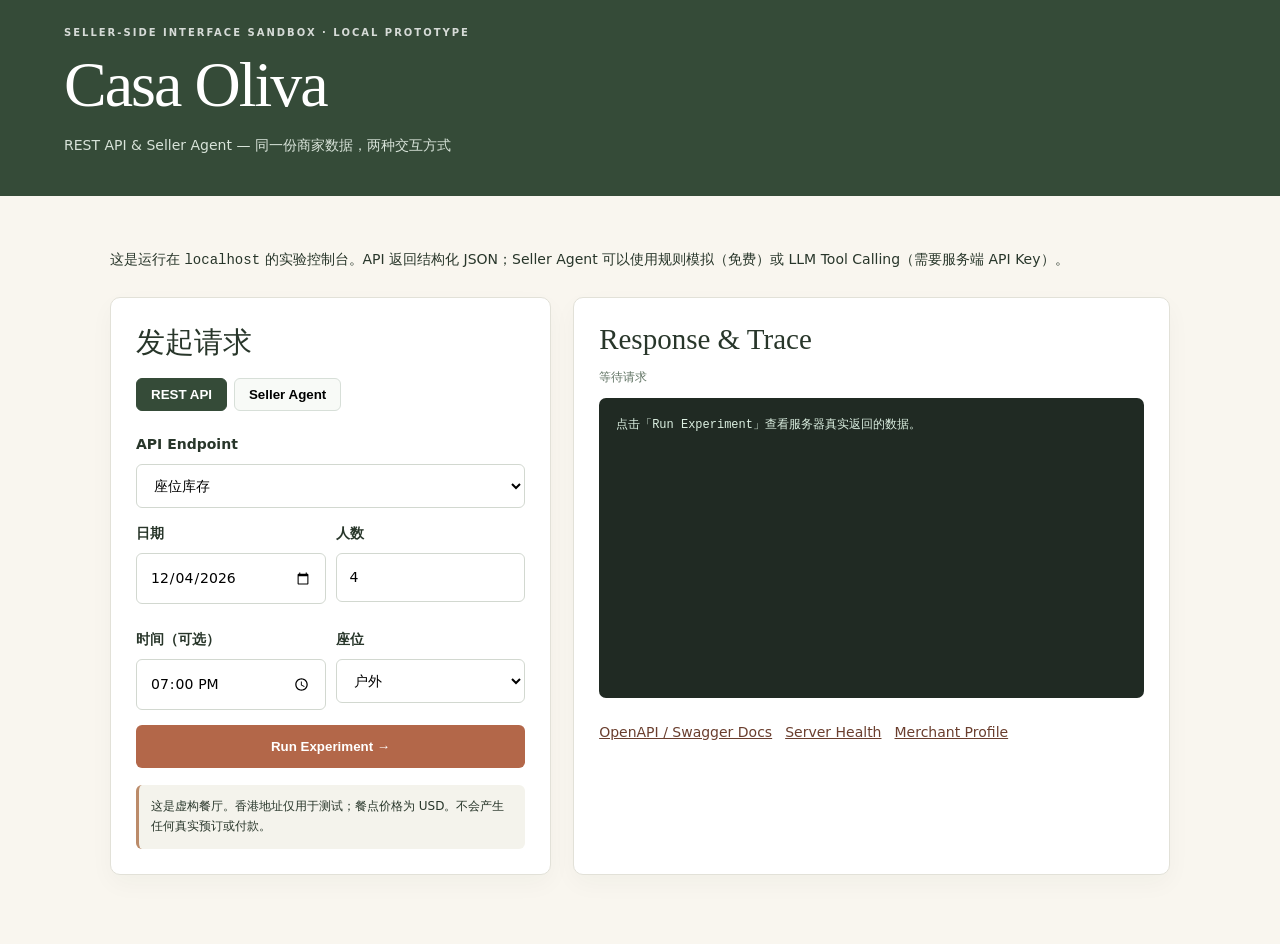
==== seller-interface-sandbox/backend/demo.html @ 292b5d4c "Add local API and Seller Agent demo page" ====
<!DOCTYPE html>
<html lang="zh-Hans"><head><meta charset="utf-8"><meta name="viewport" content="width=device-width,initial-scale=1"><title>Casa Oliva · API & Seller Agent Demo</title><style>
:root{--ink:#28362a;--green:#354b38;--rust:#b36749;--paper:#f9f6ef}*{box-sizing:border-box}body{margin:0;background:var(--paper);color:var(--ink);font:14px/1.65 -apple-system,BlinkMacSystemFont,system-ui,sans-serif}header{background:#354b38;color:white;padding:25px clamp(18px,5vw,70px)}.wrap{max-width:1100px;margin:0 auto;padding:38px 20px 70px}.eyebrow{text-transform:uppercase;letter-spacing:2px;font-size:10px;font-weight:800;opacity:.8}h1{font:normal clamp(36px,5vw,64px)/1.08 Georgia,serif;letter-spacing:-2px;margin:8px 0 15px}h2{font:normal 29px Georgia,serif;margin:0 0 12px}.muted{color:#657168}header .muted{color:#d8e3d9}.grid{display:grid;grid-template-columns:minmax(0,.85fr) minmax(0,1.15fr);gap:22px;margin-top:25px}.card{background:white;border:1px solid #e2e1d8;border-radius:10px;padding:25px;box-shadow:0 9px 25px #26372709}.tabs{display:flex;gap:7px;flex-wrap:wrap;margin:15px 0 22px}.tab{border:1px solid #d7dfd8;background:#f8faf7;border-radius:6px;padding:8px 14px;cursor:pointer;font-weight:700}.tab.active{background:var(--green);color:white;border-color:var(--green)}.field{display:block;font-weight:700;margin:14px 0 8px}input,textarea,select{width:100%;font:inherit;padding:12px 13px;border:1px solid #d2d8d0;border-radius:6px;background:#fff}textarea{height:120px;resize:vertical}.formgrid{display:grid;grid-template-columns:1fr 1fr;gap:10px}button.primary{width:100%;background:var(--rust);border:0;padding:14px;border-radius:6px;color:white;font-weight:800;cursor:pointer;margin-top:15px}.note{font-size:12px;padding:12px;border-radius:6px;background:#f4f3ec;border-left:3px solid #bb8b69;margin-top:17px}.output{background:#202a23;color:#dbefe1;border-radius:7px;white-space:pre-wrap;word-break:break-word;padding:17px;min-height:300px;max-height:580px;overflow:auto;font:12px/1.75 ui-monospace,Consolas,monospace}.meta{font-size:12px;margin:10px 0;color:#607363}.links a{color:#6a3e2e}.links{display:flex;gap:13px;flex-wrap:wrap;margin-top:23px}@media(max-width:700px){.grid{grid-template-columns:1fr}.card{padding:19px}.formgrid{grid-template-columns:1fr}}
</style></head><body>
<header><div class="eyebrow">Seller-side Interface Sandbox · local prototype</div><h1>Casa Oliva</h1><p class="muted">REST API & Seller Agent — 同一份商家数据，两种交互方式</p></header>
<main class="wrap"><p>这是运行在 <code>localhost</code> 的实验控制台。API 返回结构化 JSON；Seller Agent 可以使用规则模拟（免费）或 LLM Tool Calling（需要服务端 API Key）。</p><div class="grid"><section class="card"><h2>发起请求</h2><div class="tabs"><button class="tab active" data-tab="api">REST API</button><button class="tab" data-tab="agent">Seller Agent</button></div><div id="api-controls"><label class="field">API Endpoint</label><select id="endpoint"><option value="restaurant">商家基本信息</option><option value="menu">菜单</option><option value="availability" selected>座位库存</option></select><div class="formgrid"><div><label class="field">日期</label><input type="date" id="date" value="2026-12-04"></div><div><label class="field">人数</label><input type="number" id="party" value="4" min="2" max="6"></div><div><label class="field">时间（可选）</label><input type="time" id="time" value="19:00"></div><div><label class="field">座位</label><select id="seating"><option value="outdoor">户外</option><option value="indoor">室内</option><option value="all">不限</option></select></div></div></div><div id="agent-controls" hidden><label class="field">Seller Agent 模式</label><select id="mode"><option value="mock">Rule-based Mock（免费）</option><option value="llm">LLM + Tool Calling（需 API Key）</option></select><label class="field">Buyer Agent 消息</label><textarea id="message">2026-12-04 19:00，4人，户外有座位吗？请给出替代时间。</textarea></div><button class="primary" id="send">Run Experiment →</button><div class="note">这是虚构餐厅。香港地址仅用于测试；餐点价格为 USD。不会产生任何真实预订或付款。</div></section><section class="card"><h2>Response & Trace</h2><div class="meta" id="meta">等待请求</div><div class="output" id="output">点击「Run Experiment」查看服务器真实返回的数据。</div><div class="links"><a href="/docs" target="_blank">OpenAPI / Swagger Docs</a><a href="/health" target="_blank">Server Health</a><a href="/api/restaurant" target="_blank">Merchant Profile</a></div></section></div></main>
<script>
let current='api';document.querySelectorAll('[data-tab]').forEach(btn=>btn.addEventListener('click',()=>{current=btn.dataset.tab;document.querySelectorAll('[data-tab]').forEach(b=>b.classList.toggle('active',b===btn));document.getElementById('api-controls').hidden=current!=='api';document.getElementById('agent-controls').hidden=current!=='agent'}));
document.getElementById('send').addEventListener('click',async()=>{const output=document.getElementById('output'),meta=document.getElementById('meta'),start=performance.now();output.textContent='Running...';let url,init={};if(current==='api'){const ep=document.getElementById('endpoint').value;url='/api/'+ep;if(ep==='availability'){const q=new URLSearchParams({date:document.getElementById('date').value,party_size:document.getElementById('party').value,seating:document.getElementById('seating').value});const t=document.getElementById('time').value;if(t)q.set('time',t);url+='?'+q} }else{url='/agent/message';init={method:'POST',headers:{'Content-Type':'application/json'},body:JSON.stringify({mode:document.getElementById('mode').value,message:document.getElementById('message').value})}}try{const res=await fetch(url,init);const data=await res.json();meta.textContent=(current==='api'?'API':'Seller Agent')+' · '+res.status+' · '+Math.round(performance.now()-start)+' ms · '+url;output.textContent=JSON.stringify(data,null,2)}catch(err){meta.textContent='Request failed';output.textContent=String(err)}});
</script></body></html>
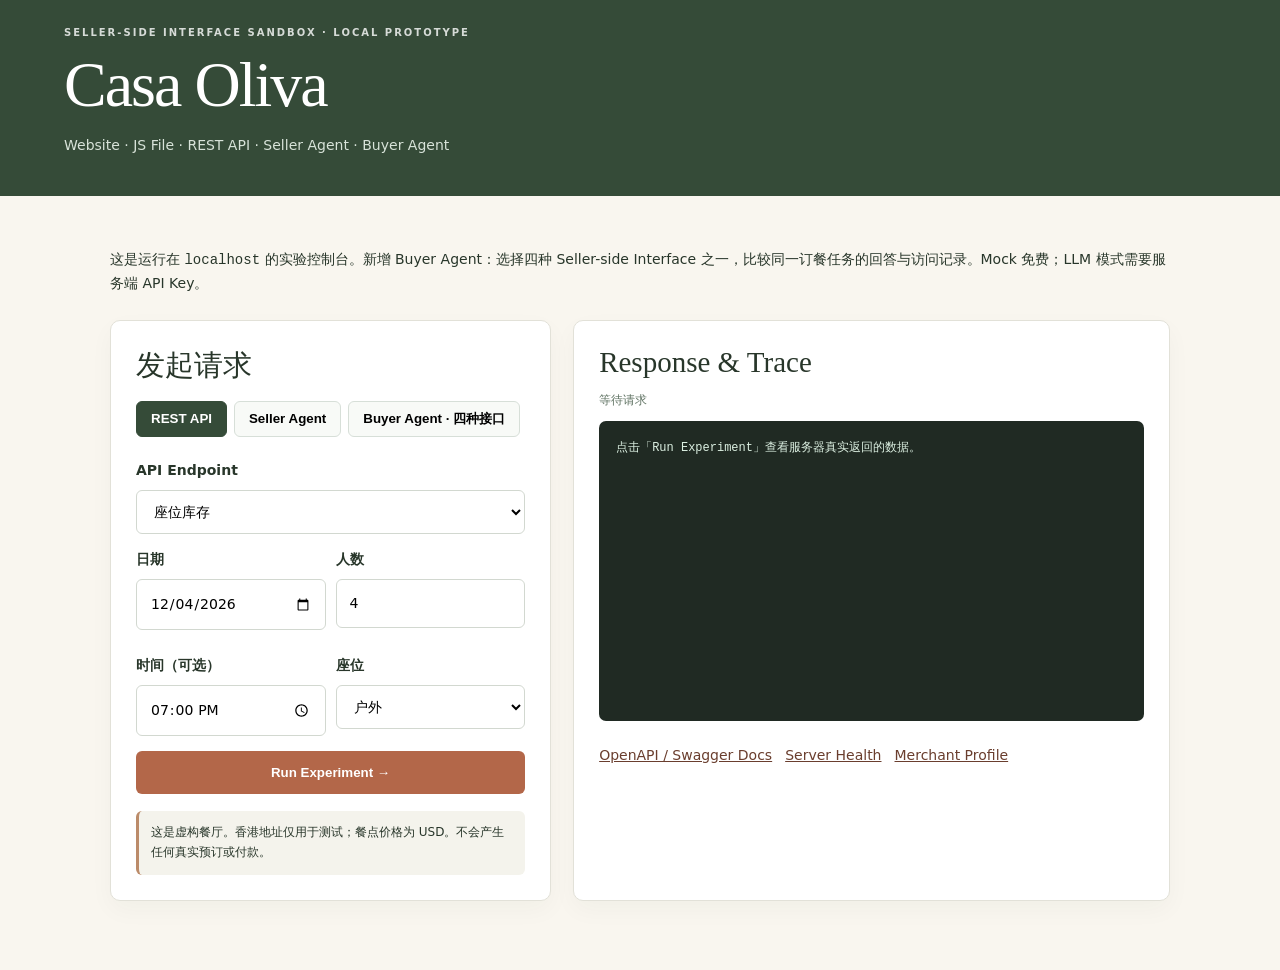
==== commit dd93a419: "Add Buyer Agent v0.1: demo.html" ====
--- a/seller-interface-sandbox/backend/demo.html
+++ b/seller-interface-sandbox/backend/demo.html
@@ -1,10 +1,49 @@
 <!DOCTYPE html>
-<html lang="zh-Hans"><head><meta charset="utf-8"><meta name="viewport" content="width=device-width,initial-scale=1"><title>Casa Oliva · API & Seller Agent Demo</title><style>
+<html lang="zh-Hans"><head><meta charset="utf-8"><meta name="viewport" content="width=device-width,initial-scale=1"><title>Casa Oliva · Seller-side Sandbox</title><style>
 :root{--ink:#28362a;--green:#354b38;--rust:#b36749;--paper:#f9f6ef}*{box-sizing:border-box}body{margin:0;background:var(--paper);color:var(--ink);font:14px/1.65 -apple-system,BlinkMacSystemFont,system-ui,sans-serif}header{background:#354b38;color:white;padding:25px clamp(18px,5vw,70px)}.wrap{max-width:1100px;margin:0 auto;padding:38px 20px 70px}.eyebrow{text-transform:uppercase;letter-spacing:2px;font-size:10px;font-weight:800;opacity:.8}h1{font:normal clamp(36px,5vw,64px)/1.08 Georgia,serif;letter-spacing:-2px;margin:8px 0 15px}h2{font:normal 29px Georgia,serif;margin:0 0 12px}.muted{color:#657168}header .muted{color:#d8e3d9}.grid{display:grid;grid-template-columns:minmax(0,.85fr) minmax(0,1.15fr);gap:22px;margin-top:25px}.card{background:white;border:1px solid #e2e1d8;border-radius:10px;padding:25px;box-shadow:0 9px 25px #26372709}.tabs{display:flex;gap:7px;flex-wrap:wrap;margin:15px 0 22px}.tab{border:1px solid #d7dfd8;background:#f8faf7;border-radius:6px;padding:8px 14px;cursor:pointer;font-weight:700}.tab.active{background:var(--green);color:white;border-color:var(--green)}.field{display:block;font-weight:700;margin:14px 0 8px}input,textarea,select{width:100%;font:inherit;padding:12px 13px;border:1px solid #d2d8d0;border-radius:6px;background:#fff}textarea{height:120px;resize:vertical}.formgrid{display:grid;grid-template-columns:1fr 1fr;gap:10px}button.primary{width:100%;background:var(--rust);border:0;padding:14px;border-radius:6px;color:white;font-weight:800;cursor:pointer;margin-top:15px}.note{font-size:12px;padding:12px;border-radius:6px;background:#f4f3ec;border-left:3px solid #bb8b69;margin-top:17px}.output{background:#202a23;color:#dbefe1;border-radius:7px;white-space:pre-wrap;word-break:break-word;padding:17px;min-height:300px;max-height:580px;overflow:auto;font:12px/1.75 ui-monospace,Consolas,monospace}.meta{font-size:12px;margin:10px 0;color:#607363}.links a{color:#6a3e2e}.links{display:flex;gap:13px;flex-wrap:wrap;margin-top:23px}@media(max-width:700px){.grid{grid-template-columns:1fr}.card{padding:19px}.formgrid{grid-template-columns:1fr}}
 </style></head><body>
-<header><div class="eyebrow">Seller-side Interface Sandbox · local prototype</div><h1>Casa Oliva</h1><p class="muted">REST API & Seller Agent — 同一份商家数据，两种交互方式</p></header>
-<main class="wrap"><p>这是运行在 <code>localhost</code> 的实验控制台。API 返回结构化 JSON；Seller Agent 可以使用规则模拟（免费）或 LLM Tool Calling（需要服务端 API Key）。</p><div class="grid"><section class="card"><h2>发起请求</h2><div class="tabs"><button class="tab active" data-tab="api">REST API</button><button class="tab" data-tab="agent">Seller Agent</button></div><div id="api-controls"><label class="field">API Endpoint</label><select id="endpoint"><option value="restaurant">商家基本信息</option><option value="menu">菜单</option><option value="availability" selected>座位库存</option></select><div class="formgrid"><div><label class="field">日期</label><input type="date" id="date" value="2026-12-04"></div><div><label class="field">人数</label><input type="number" id="party" value="4" min="2" max="6"></div><div><label class="field">时间（可选）</label><input type="time" id="time" value="19:00"></div><div><label class="field">座位</label><select id="seating"><option value="outdoor">户外</option><option value="indoor">室内</option><option value="all">不限</option></select></div></div></div><div id="agent-controls" hidden><label class="field">Seller Agent 模式</label><select id="mode"><option value="mock">Rule-based Mock（免费）</option><option value="llm">LLM + Tool Calling（需 API Key）</option></select><label class="field">Buyer Agent 消息</label><textarea id="message">2026-12-04 19:00，4人，户外有座位吗？请给出替代时间。</textarea></div><button class="primary" id="send">Run Experiment →</button><div class="note">这是虚构餐厅。香港地址仅用于测试；餐点价格为 USD。不会产生任何真实预订或付款。</div></section><section class="card"><h2>Response & Trace</h2><div class="meta" id="meta">等待请求</div><div class="output" id="output">点击「Run Experiment」查看服务器真实返回的数据。</div><div class="links"><a href="/docs" target="_blank">OpenAPI / Swagger Docs</a><a href="/health" target="_blank">Server Health</a><a href="/api/restaurant" target="_blank">Merchant Profile</a></div></section></div></main>
+<header><div class="eyebrow">Seller-side Interface Sandbox · local prototype</div><h1>Casa Oliva</h1><p class="muted">Website · JS File · REST API · Seller Agent · Buyer Agent</p></header>
+<main class="wrap"><p>这是运行在 <code>localhost</code> 的实验控制台。新增 Buyer Agent：选择四种 Seller-side Interface 之一，比较同一订餐任务的回答与访问记录。Mock 免费；LLM 模式需要服务端 API Key。</p><div class="grid"><section class="card"><h2>发起请求</h2><div class="tabs"><button class="tab active" data-tab="api">REST API</button><button class="tab" data-tab="agent">Seller Agent</button><button class="tab" data-tab="buyer">Buyer Agent · 四种接口</button></div><div id="api-controls"><label class="field">API Endpoint</label><select id="endpoint"><option value="restaurant">商家基本信息</option><option value="menu">菜单</option><option value="availability" selected>座位库存</option></select><div class="formgrid"><div><label class="field">日期</label><input type="date" id="date" value="2026-12-04"></div><div><label class="field">人数</label><input type="number" id="party" value="4" min="2" max="6"></div><div><label class="field">时间（可选）</label><input type="time" id="time" value="19:00"></div><div><label class="field">座位</label><select id="seating"><option value="outdoor">户外</option><option value="indoor">室内</option><option value="all">不限</option></select></div></div></div><div id="agent-controls" hidden><label class="field">Seller Agent 模式</label><select id="mode"><option value="mock">Rule-based Mock（免费）</option><option value="llm">LLM + Tool Calling（需 API Key）</option></select><label class="field">Buyer Agent 消息</label><textarea id="message">2026-12-04 19:00，4人，户外有座位吗？请给出替代时间。</textarea></div><div id="buyer-controls" hidden>
+  <label class="field">选一个 Seller-side Interface</label>
+  <select id="buyer-interface"><option value="website">Website V0（读取 HTML）</option><option value="js">JS File（读取 merchant.js）</option><option value="api">REST API（查询 3 个端点）</option><option value="seller_agent">Seller Agent（发送消息）</option></select>
+  <label class="field">Buyer 模式</label>
+  <select id="buyer-mode"><option value="mock">Free Mock · 规则读取（不是真正 AI）</option><option value="llm">LLM Buyer · OpenAI API Key</option></select>
+  <div id="seller-mode-wrapper" hidden><label class="field">Seller Agent 模式</label><select id="buyer-seller-mode"><option value="mock">Rule-based Seller（免费）</option><option value="llm">LLM Seller（需 API Key）</option></select></div>
+  <label class="field">消费者订餐需求</label>
+  <textarea id="buyer-task">2026-12-04 19:00，4人，户外有座位吗？如果没有，请推荐其他时间。</textarea>
+  <div class="note">先选 Free Mock，再依次切换四个接口。它会读取对应的真实 HTTP 响应。若选 LLM Buyer，才需要配置并支付模型 API 费用。</div>
+</div><button class="primary" id="send">Run Experiment →</button><div class="note">这是虚构餐厅。香港地址仅用于测试；餐点价格为 USD。不会产生任何真实预订或付款。</div></section><section class="card"><h2>Response & Trace</h2><div class="meta" id="meta">等待请求</div><div class="output" id="output">点击「Run Experiment」查看服务器真实返回的数据。</div><div class="links"><a href="/docs" target="_blank">OpenAPI / Swagger Docs</a><a href="/health" target="_blank">Server Health</a><a href="/api/restaurant" target="_blank">Merchant Profile</a></div></section></div></main>
 <script>
-let current='api';document.querySelectorAll('[data-tab]').forEach(btn=>btn.addEventListener('click',()=>{current=btn.dataset.tab;document.querySelectorAll('[data-tab]').forEach(b=>b.classList.toggle('active',b===btn));document.getElementById('api-controls').hidden=current!=='api';document.getElementById('agent-controls').hidden=current!=='agent'}));
-document.getElementById('send').addEventListener('click',async()=>{const output=document.getElementById('output'),meta=document.getElementById('meta'),start=performance.now();output.textContent='Running...';let url,init={};if(current==='api'){const ep=document.getElementById('endpoint').value;url='/api/'+ep;if(ep==='availability'){const q=new URLSearchParams({date:document.getElementById('date').value,party_size:document.getElementById('party').value,seating:document.getElementById('seating').value});const t=document.getElementById('time').value;if(t)q.set('time',t);url+='?'+q} }else{url='/agent/message';init={method:'POST',headers:{'Content-Type':'application/json'},body:JSON.stringify({mode:document.getElementById('mode').value,message:document.getElementById('message').value})}}try{const res=await fetch(url,init);const data=await res.json();meta.textContent=(current==='api'?'API':'Seller Agent')+' · '+res.status+' · '+Math.round(performance.now()-start)+' ms · '+url;output.textContent=JSON.stringify(data,null,2)}catch(err){meta.textContent='Request failed';output.textContent=String(err)}});
+let current='api';
+const byId=(id)=>document.getElementById(id);
+function updateControls(){
+ document.querySelectorAll('[data-tab]').forEach(b=>b.classList.toggle('active',b.dataset.tab===current));
+ byId('api-controls').hidden=current!=='api';
+ byId('agent-controls').hidden=current!=='agent';
+ byId('buyer-controls').hidden=current!=='buyer';
+ byId('seller-mode-wrapper').hidden=byId('buyer-interface').value!=='seller_agent';
+}
+document.querySelectorAll('[data-tab]').forEach(b=>b.addEventListener('click',()=>{current=b.dataset.tab;updateControls()}));
+byId('buyer-interface').addEventListener('change',updateControls);
+byId('send').addEventListener('click',async()=>{
+ const output=byId('output'),meta=byId('meta'),start=performance.now();
+ output.textContent='Running...';let url,init={};
+ if(current==='api'){
+  const ep=byId('endpoint').value;url='/api/'+ep;
+  if(ep==='availability'){
+   const q=new URLSearchParams({date:byId('date').value,party_size:byId('party').value,seating:byId('seating').value});
+   const t=byId('time').value;if(t)q.set('time',t);url+='?'+q;
+  }
+ }else if(current==='agent'){
+  url='/agent/message';init={method:'POST',headers:{'Content-Type':'application/json'},body:JSON.stringify({mode:byId('mode').value,message:byId('message').value})};
+ }else{
+  url='/buyer/run';init={method:'POST',headers:{'Content-Type':'application/json'},body:JSON.stringify({task:byId('buyer-task').value,interface:byId('buyer-interface').value,buyer_mode:byId('buyer-mode').value,seller_mode:byId('buyer-seller-mode').value})};
+ }
+ try{
+  const res=await fetch(url,init);const data=await res.json();
+  meta.textContent=({api:'REST API',agent:'Seller Agent',buyer:'Buyer Agent'})[current]+' · HTTP '+res.status+' · '+Math.round(performance.now()-start)+' ms · '+url;
+  output.textContent=JSON.stringify(data,null,2);
+ }catch(err){meta.textContent='Request failed';output.textContent=String(err)}
+});
+updateControls();
 </script></body></html>
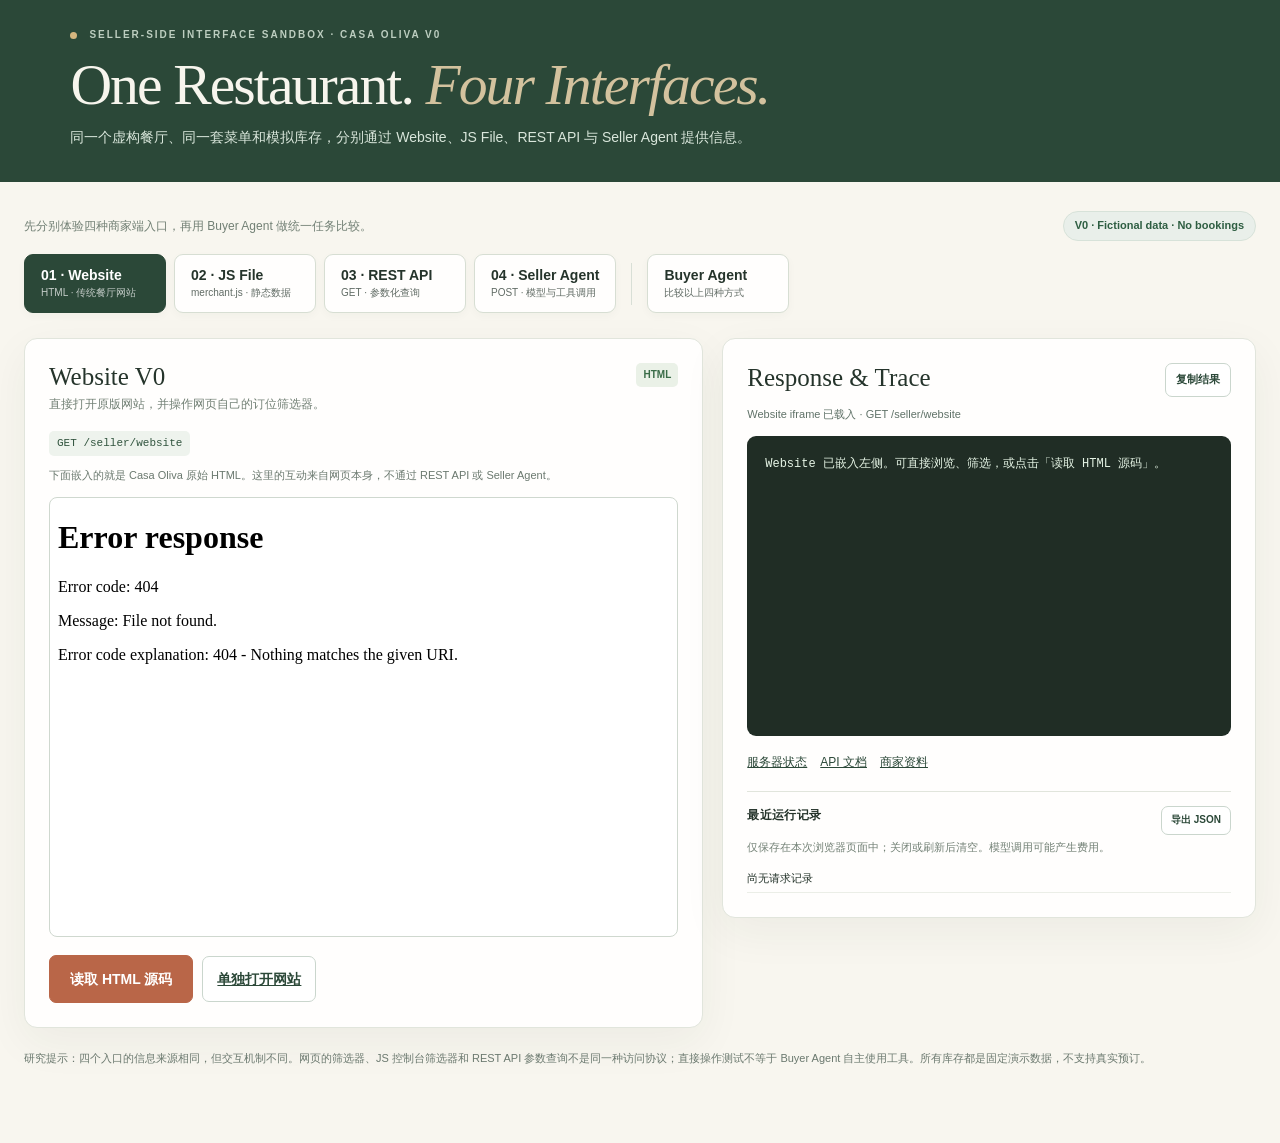
==== commit d722e417: "Add unified four-interface Casa Oliva dashboard" ====
--- a/seller-interface-sandbox/backend/demo.html
+++ b/seller-interface-sandbox/backend/demo.html
@@ -1,49 +1,316 @@
-<!DOCTYPE html>
-<html lang="zh-Hans"><head><meta charset="utf-8"><meta name="viewport" content="width=device-width,initial-scale=1"><title>Casa Oliva · Seller-side Sandbox</title><style>
-:root{--ink:#28362a;--green:#354b38;--rust:#b36749;--paper:#f9f6ef}*{box-sizing:border-box}body{margin:0;background:var(--paper);color:var(--ink);font:14px/1.65 -apple-system,BlinkMacSystemFont,system-ui,sans-serif}header{background:#354b38;color:white;padding:25px clamp(18px,5vw,70px)}.wrap{max-width:1100px;margin:0 auto;padding:38px 20px 70px}.eyebrow{text-transform:uppercase;letter-spacing:2px;font-size:10px;font-weight:800;opacity:.8}h1{font:normal clamp(36px,5vw,64px)/1.08 Georgia,serif;letter-spacing:-2px;margin:8px 0 15px}h2{font:normal 29px Georgia,serif;margin:0 0 12px}.muted{color:#657168}header .muted{color:#d8e3d9}.grid{display:grid;grid-template-columns:minmax(0,.85fr) minmax(0,1.15fr);gap:22px;margin-top:25px}.card{background:white;border:1px solid #e2e1d8;border-radius:10px;padding:25px;box-shadow:0 9px 25px #26372709}.tabs{display:flex;gap:7px;flex-wrap:wrap;margin:15px 0 22px}.tab{border:1px solid #d7dfd8;background:#f8faf7;border-radius:6px;padding:8px 14px;cursor:pointer;font-weight:700}.tab.active{background:var(--green);color:white;border-color:var(--green)}.field{display:block;font-weight:700;margin:14px 0 8px}input,textarea,select{width:100%;font:inherit;padding:12px 13px;border:1px solid #d2d8d0;border-radius:6px;background:#fff}textarea{height:120px;resize:vertical}.formgrid{display:grid;grid-template-columns:1fr 1fr;gap:10px}button.primary{width:100%;background:var(--rust);border:0;padding:14px;border-radius:6px;color:white;font-weight:800;cursor:pointer;margin-top:15px}.note{font-size:12px;padding:12px;border-radius:6px;background:#f4f3ec;border-left:3px solid #bb8b69;margin-top:17px}.output{background:#202a23;color:#dbefe1;border-radius:7px;white-space:pre-wrap;word-break:break-word;padding:17px;min-height:300px;max-height:580px;overflow:auto;font:12px/1.75 ui-monospace,Consolas,monospace}.meta{font-size:12px;margin:10px 0;color:#607363}.links a{color:#6a3e2e}.links{display:flex;gap:13px;flex-wrap:wrap;margin-top:23px}@media(max-width:700px){.grid{grid-template-columns:1fr}.card{padding:19px}.formgrid{grid-template-columns:1fr}}
-</style></head><body>
-<header><div class="eyebrow">Seller-side Interface Sandbox · local prototype</div><h1>Casa Oliva</h1><p class="muted">Website · JS File · REST API · Seller Agent · Buyer Agent</p></header>
-<main class="wrap"><p>这是运行在 <code>localhost</code> 的实验控制台。新增 Buyer Agent：选择四种 Seller-side Interface 之一，比较同一订餐任务的回答与访问记录。Mock 免费；LLM 模式需要服务端 API Key。</p><div class="grid"><section class="card"><h2>发起请求</h2><div class="tabs"><button class="tab active" data-tab="api">REST API</button><button class="tab" data-tab="agent">Seller Agent</button><button class="tab" data-tab="buyer">Buyer Agent · 四种接口</button></div><div id="api-controls"><label class="field">API Endpoint</label><select id="endpoint"><option value="restaurant">商家基本信息</option><option value="menu">菜单</option><option value="availability" selected>座位库存</option></select><div class="formgrid"><div><label class="field">日期</label><input type="date" id="date" value="2026-12-04"></div><div><label class="field">人数</label><input type="number" id="party" value="4" min="2" max="6"></div><div><label class="field">时间（可选）</label><input type="time" id="time" value="19:00"></div><div><label class="field">座位</label><select id="seating"><option value="outdoor">户外</option><option value="indoor">室内</option><option value="all">不限</option></select></div></div></div><div id="agent-controls" hidden><label class="field">Seller Agent 模式</label><select id="mode"><option value="mock">Rule-based Mock（免费）</option><option value="llm">LLM + Tool Calling（需 API Key）</option></select><label class="field">Buyer Agent 消息</label><textarea id="message">2026-12-04 19:00，4人，户外有座位吗？请给出替代时间。</textarea></div><div id="buyer-controls" hidden>
-  <label class="field">选一个 Seller-side Interface</label>
-  <select id="buyer-interface"><option value="website">Website V0（读取 HTML）</option><option value="js">JS File（读取 merchant.js）</option><option value="api">REST API（查询 3 个端点）</option><option value="seller_agent">Seller Agent（发送消息）</option></select>
-  <label class="field">Buyer 模式</label>
-  <select id="buyer-mode"><option value="mock">Free Mock · 规则读取（不是真正 AI）</option><option value="llm">LLM Buyer · OpenAI API Key</option></select>
-  <div id="seller-mode-wrapper" hidden><label class="field">Seller Agent 模式</label><select id="buyer-seller-mode"><option value="mock">Rule-based Seller（免费）</option><option value="llm">LLM Seller（需 API Key）</option></select></div>
-  <label class="field">消费者订餐需求</label>
-  <textarea id="buyer-task">2026-12-04 19:00，4人，户外有座位吗？如果没有，请推荐其他时间。</textarea>
-  <div class="note">先选 Free Mock，再依次切换四个接口。它会读取对应的真实 HTTP 响应。若选 LLM Buyer，才需要配置并支付模型 API 费用。</div>
-</div><button class="primary" id="send">Run Experiment →</button><div class="note">这是虚构餐厅。香港地址仅用于测试；餐点价格为 USD。不会产生任何真实预订或付款。</div></section><section class="card"><h2>Response & Trace</h2><div class="meta" id="meta">等待请求</div><div class="output" id="output">点击「Run Experiment」查看服务器真实返回的数据。</div><div class="links"><a href="/docs" target="_blank">OpenAPI / Swagger Docs</a><a href="/health" target="_blank">Server Health</a><a href="/api/restaurant" target="_blank">Merchant Profile</a></div></section></div></main>
+<!doctype html>
+<html lang="zh-Hans">
+<head>
+  <meta charset="utf-8">
+  <meta name="viewport" content="width=device-width, initial-scale=1">
+  <meta name="color-scheme" content="light">
+  <title>Casa Oliva · 四种 Seller-side Interfaces</title>
+  <style>
+    :root {--green:#2b4838;--ink:#25342b;--muted:#728075;--paper:#f8f6ef;--white:#fffefd;--terra:#b96648;--line:#e1e5dc;--sage:#e9efea;--shadow:0 14px 45px rgba(38,53,42,.055)}
+    * {box-sizing:border-box}
+    html {scroll-behavior:smooth}
+    body {margin:0;background:var(--paper);color:var(--ink);font:14px/1.6 -apple-system,BlinkMacSystemFont,"Segoe UI",Arial,sans-serif}
+    a {color:var(--green)}
+    button,select,input,textarea {font:inherit}
+    button {cursor:pointer}
+    button:focus-visible,a:focus-visible,input:focus-visible,select:focus-visible,textarea:focus-visible,iframe:focus-visible {outline:3px solid #c88265;outline-offset:3px}
+    [hidden] {display:none!important}
+    header {background:var(--green);color:#f7f5ed;padding:27px clamp(20px,5.5vw,90px) 34px}
+    .header-inner,.container {max-width:1380px;margin:auto}
+    .eyebrow {display:flex;align-items:center;gap:12px;font-size:10px;letter-spacing:.2em;font-weight:800;text-transform:uppercase;color:#bdcec0}
+    .eyebrow:before {content:"";display:inline-block;width:7px;height:7px;border-radius:50%;background:#d5b67f}
+    h1 {font:normal clamp(36px,4.5vw,59px)/1.13 Georgia,"Times New Roman",serif;margin:9px 0 9px;letter-spacing:-1.9px}
+    h1 em {font-weight:normal;color:#d3c29e}
+    header p {color:#d9e6db;max-width:780px;margin:0}
+    .container {padding:29px 24px 65px}
+    .subtitle {display:flex;justify-content:space-between;gap:14px;align-items:center;flex-wrap:wrap;color:var(--muted);margin-bottom:13px;font-size:12px}
+    .pill {background:var(--sage);border:1px solid #d7e2d9;color:#2e5e42;border-radius:99px;padding:5px 11px;font-weight:800;font-size:11px}
+    .modebar {display:flex;gap:8px;flex-wrap:wrap;margin-bottom:25px;align-items:center}
+    .mode-btn {border:1px solid #d7ded3;background:var(--white);border-radius:9px;min-height:59px;padding:10px 16px;min-width:142px;text-align:left;box-shadow:0 3px 10px #1f352008;color:var(--ink);transition:background .15s,border .15s,transform .15s}
+    .mode-btn:hover {transform:translateY(-1px);border-color:#adc2b2}
+    .mode-btn.active {background:var(--green);border-color:var(--green);color:white}
+    .mode-btn strong {display:block;font-size:14px;line-height:1.4}
+    .mode-btn small {display:block;font-size:10px;opacity:.72}
+    .mode-separator {height:42px;width:1px;background:#d8dfd6;margin:0 7px}
+    .main-grid {display:grid;grid-template-columns:minmax(0,1.12fr) minmax(360px,.88fr);gap:19px;align-items:start}
+    .panel {min-width:0;background:var(--white);border:1px solid var(--line);border-radius:13px;box-shadow:var(--shadow);padding:24px}
+    .panel-head {display:flex;align-items:start;justify-content:space-between;gap:12px;margin-bottom:16px}
+    .panel h2 {font:normal 25px Georgia,serif;margin:0 0 4px}
+    .muted {color:var(--muted)}
+    .desc {color:var(--muted);font-size:12px;margin:0}
+    .section-label {display:block;font-size:11px;letter-spacing:.04em;font-weight:800;margin:14px 0 7px}
+    .form-grid {display:grid;grid-template-columns:repeat(2,minmax(0,1fr));gap:12px}
+    input,select,textarea {width:100%;background:#fff;border:1px solid #d4ded4;border-radius:7px;padding:11px;color:var(--ink)}
+    textarea {min-height:113px;resize:vertical}
+    .input-wrap label {display:block;font-size:11px;font-weight:800;margin:0 0 6px}
+    .hint {font-size:11px;color:#6b796f;margin-top:10px;line-height:1.65}
+    .note {border-left:3px solid #c78c65;background:#fbf5ed;border-radius:4px;padding:10px 12px;font-size:11px;margin-top:15px;color:#6f5848}
+    .actions {display:flex;align-items:center;gap:9px;margin-top:18px;flex-wrap:wrap}
+    .primary {padding:12px 20px;min-height:42px;background:var(--terra);border:1px solid var(--terra);color:white;border-radius:7px;font-weight:800}
+    .primary:hover {background:#a6573d}
+    .secondary {padding:11px 14px;min-height:42px;border:1px solid #cad6cd;background:white;color:var(--green);border-radius:7px;font-weight:750}
+    .secondary:hover {background:#f0f5f0}
+    .website-frame {display:block;border:1px solid #cfd8cf;border-radius:8px;background:white;width:100%;height:440px;margin:13px 0 0}
+    .path {background:#eef3ed;color:#31543e;display:inline-flex;align-items:center;padding:4px 8px;border-radius:5px;font:11px/1.5 ui-monospace,SFMono-Regular,monospace;word-break:break-all}
+    .output {background:#202d25;color:#e5f4e5;border-radius:9px;padding:18px;min-height:300px;max-height:650px;overflow:auto;white-space:pre-wrap;overflow-wrap:anywhere;font:12px/1.7 ui-monospace,SFMono-Regular,Consolas,monospace}
+    .output.error {color:#ffe1d1}
+    .trace-header {display:flex;align-items:center;justify-content:space-between;gap:12px;flex-wrap:wrap}
+    .meta {color:#607268;font-size:11px;margin:9px 0 12px;overflow-wrap:anywhere}
+    .subnav {display:flex;gap:13px;flex-wrap:wrap;margin-top:17px;font-size:12px}
+    .ledger {margin-top:19px;border-top:1px solid var(--line);padding-top:14px}
+    .ledger h3 {font-size:12px;margin:0 0 10px;letter-spacing:.03em}
+    .ledger p {font-size:11px;color:var(--muted);margin:4px 0}
+    .ledger-list {list-style:none;padding:0;margin:8px 0 0;max-height:135px;overflow:auto;font-size:11px}
+    .ledger-list li {padding:5px 0;border-bottom:1px solid #ebeee7;display:flex;justify-content:space-between;gap:8px}
+    .label-tag {font-size:10px;color:#4c6b55;background:#edf3ec;border-radius:4px;padding:2px 6px}
+    .status {font-size:10px;font-weight:800;color:#396c47;background:#eaf1e7;border-radius:5px;padding:4px 7px;white-space:nowrap}
+    .status.warn {background:#fff0e7;color:#9b562b}
+    @media(max-width:960px){.main-grid{grid-template-columns:1fr}.mode-btn{flex:1 1 160px}.mode-separator{display:none}.output{min-height:230px}}
+    @media(max-width:540px){.container{padding:18px 12px 50px}.panel{padding:17px}.form-grid{grid-template-columns:1fr}.website-frame{height:400px}header{padding:24px 18px 30px}.mode-btn{min-width:calc(50% - 8px)}.mode-btn:last-child{min-width:100%}}
+  </style>
+</head>
+<body>
+<header><div class="header-inner">
+  <div class="eyebrow">Seller-side Interface Sandbox · Casa Oliva V0</div>
+  <h1>One Restaurant. <em>Four Interfaces.</em></h1>
+  <p>同一个虚构餐厅、同一套菜单和模拟库存，分别通过 Website、JS File、REST API 与 Seller Agent 提供信息。</p>
+</div></header>
+<main class="container">
+  <div class="subtitle"><span>先分别体验四种商家端入口，再用 Buyer Agent 做统一任务比较。</span><span class="pill">V0 · Fictional data · No bookings</span></div>
+  <nav class="modebar" role="tablist" aria-label="Seller-side interface">
+    <button type="button" class="mode-btn active" role="tab" aria-selected="true" data-mode="website"><strong>01 · Website</strong><small>HTML · 传统餐厅网站</small></button>
+    <button type="button" class="mode-btn" role="tab" aria-selected="false" data-mode="js"><strong>02 · JS File</strong><small>merchant.js · 静态数据</small></button>
+    <button type="button" class="mode-btn" role="tab" aria-selected="false" data-mode="api"><strong>03 · REST API</strong><small>GET · 参数化查询</small></button>
+    <button type="button" class="mode-btn" role="tab" aria-selected="false" data-mode="agent"><strong>04 · Seller Agent</strong><small>POST · 模型与工具调用</small></button>
+    <span class="mode-separator" aria-hidden="true"></span>
+    <button type="button" class="mode-btn" role="tab" aria-selected="false" data-mode="buyer"><strong>Buyer Agent</strong><small>比较以上四种方式</small></button>
+  </nav>
+  <div class="main-grid">
+    <section class="panel" aria-label="Interaction controls">
+      <div class="panel-head"><div><h2 id="panel-title">Website V0</h2><p id="panel-description" class="desc">直接打开原版网站，并操作网页自己的订位筛选器。</p></div><span id="panel-badge" class="status">HTML</span></div>
+
+      <div id="controls-website">
+        <div class="path">GET /seller/website</div>
+        <p class="hint">下面嵌入的就是 Casa Oliva 原始 HTML。这里的互动来自网页本身，不通过 REST API 或 Seller Agent。</p>
+        <iframe id="website-frame" class="website-frame" src="/seller/website" title="Casa Oliva Website V0" loading="eager"></iframe>
+        <div class="actions">
+          <button class="primary" type="button" id="website-inspect">读取 HTML 源码</button>
+          <a class="secondary" href="/seller/website" target="_blank" rel="noopener noreferrer">单独打开网站</a>
+        </div>
+      </div>
+
+      <div id="controls-js" hidden>
+        <div class="path">GET /seller/js-file/merchant.js</div>
+        <p class="hint">此处直接读取实际的 JavaScript 数据模块，再由控制台解析和筛选它；不会调用餐厅 REST API。</p>
+        <label class="section-label" for="js-action">查看内容</label>
+        <select id="js-action">
+          <option value="availability">查询 JS 文件中的模拟库存</option>
+          <option value="profile">餐厅基本信息</option>
+          <option value="menu">全部菜单和价格</option>
+          <option value="raw">原始 merchant.js 源码</option>
+        </select>
+        <div class="form-grid" id="js-filter" style="margin-top:13px">
+          <div class="input-wrap"><label for="js-date">日期</label><input id="js-date" type="date" value="2026-12-04"></div>
+          <div class="input-wrap"><label for="js-party">人数</label><input id="js-party" type="number" min="2" max="6" value="4"></div>
+          <div class="input-wrap"><label for="js-time">时间</label><input id="js-time" type="time" value="19:00"></div>
+          <div class="input-wrap"><label for="js-seat">座位</label><select id="js-seat"><option value="outdoor">户外 Outdoor</option><option value="indoor">室内 Indoor</option><option value="all">不限 All</option></select></div>
+        </div>
+        <div class="actions"><button class="primary" type="button" id="js-run">读取 JS File</button><a class="secondary" href="/seller/js-file/merchant.js" target="_blank" rel="noopener noreferrer">查看原文件</a></div>
+      </div>
+
+      <div id="controls-api" hidden>
+        <label class="section-label" for="endpoint">API Endpoint</label>
+        <select id="endpoint"><option value="restaurant">商家基本信息 · /api/restaurant</option><option value="menu">菜单 · /api/menu</option><option value="availability" selected>座位库存 · /api/availability</option></select>
+        <div class="form-grid" id="api-filter" style="margin-top:13px">
+          <div class="input-wrap"><label for="date">日期</label><input type="date" id="date" value="2026-12-04"></div>
+          <div class="input-wrap"><label for="party">人数</label><input type="number" id="party" value="4" min="2" max="6"></div>
+          <div class="input-wrap"><label for="time">时间</label><input type="time" id="time" value="19:00"></div>
+          <div class="input-wrap"><label for="seating">座位</label><select id="seating"><option value="outdoor">户外 Outdoor</option><option value="indoor">室内 Indoor</option><option value="all">不限 All</option></select></div>
+        </div>
+        <div class="actions"><button class="primary" type="button" id="api-run">调用 REST API</button><a class="secondary" href="/docs" target="_blank" rel="noopener noreferrer">OpenAPI Docs</a></div>
+      </div>
+
+      <div id="controls-agent" hidden>
+        <div class="path">POST /agent/message</div>
+        <label class="section-label" for="mode">Seller Agent 模式</label>
+        <select id="mode"><option value="mock">Rule-based Mock（免费；非 LLM）</option><option value="llm">LLM + Tool Calling（使用付费 API）</option></select>
+        <label class="section-label" for="message">发送给 Seller Agent 的消息</label>
+        <textarea id="message">2026-12-04 19:00，4人，户外有座位吗？如果没有，请给出替代时间和餐厅电话。</textarea>
+        <div class="note">仅选择 LLM 时调用付费模型；API Key 保存在本地服务器环境变量中，不会出现在网页代码里。</div>
+        <div class="actions"><button class="primary" type="button" id="agent-run">发送给 Seller Agent</button></div>
+      </div>
+
+      <div id="buyer-controls" hidden>
+        <div class="path">POST /buyer/run</div>
+        <p class="hint">这是额外的比较实验入口：由 Buyer Agent 从选定的一种商家接口读取信息并回答同一个消费者问题。</p>
+        <label class="section-label" for="buyer-interface">Seller-side Interface</label>
+        <select id="buyer-interface"><option value="website">Website（读取 HTML）</option><option value="js">JS File（读取 merchant.js）</option><option value="api">REST API（三个 GET 端点）</option><option value="seller_agent">Seller Agent（发送消息）</option></select>
+        <label class="section-label" for="buyer-mode">Buyer Agent 模式</label>
+        <select id="buyer-mode"><option value="mock">Free Mock · 规则读取（不是真正 AI）</option><option value="llm">LLM Buyer · 使用付费 API</option></select>
+        <div id="seller-mode-wrapper" hidden><label class="section-label" for="buyer-seller-mode">Seller Agent 模式（仅 Seller Agent 路径）</label><select id="buyer-seller-mode"><option value="mock">Rule-based Seller</option><option value="llm">LLM Seller · 使用付费 API</option></select></div>
+        <label class="section-label" for="buyer-task">消费者订餐需求</label>
+        <textarea id="buyer-task">2026-12-04 19:00，4人，户外有座位吗？如果没有，请推荐其他时间。</textarea>
+        <div class="note">Buyer Mock 是规则基线；选择 LLM Buyer 才会真正调用模型。当前版本是单次证据读取，不是完整浏览器自主 Agent。</div>
+        <div class="actions"><button class="primary" type="button" id="buyer-run">Run Experiment · 运行 Buyer Agent</button></div>
+      </div>
+    </section>
+
+    <aside class="panel" aria-label="Response and trace">
+      <div class="trace-header"><h2>Response & Trace</h2><button type="button" id="copy-output" class="secondary" style="min-height:34px;padding:7px 10px;font-size:11px">复制结果</button></div>
+      <div class="meta" id="meta">准备就绪 · 选择一种交互方式开始</div>
+      <pre class="output" id="output" aria-live="polite">Website 页面已经嵌入在左侧。你可以直接操作原网站，也可以点击「读取 HTML 源码」检查它返回的网页文件。</pre>
+      <div class="subnav"><a href="/health" target="_blank" rel="noopener noreferrer">服务器状态</a><a href="/docs" target="_blank" rel="noopener noreferrer">API 文档</a><a href="/api/restaurant" target="_blank" rel="noopener noreferrer">商家资料</a></div>
+      <div class="ledger"><div class="trace-header"><h3>最近运行记录</h3><button type="button" class="secondary" id="download-log" style="min-height:29px;padding:4px 9px;font-size:10px">导出 JSON</button></div><p>仅保存在本次浏览器页面中；关闭或刷新后清空。模型调用可能产生费用。</p><ol class="ledger-list" id="ledger-list"><li>尚无请求记录</li></ol></div>
+    </aside>
+  </div>
+  <p class="hint" style="margin-top:21px">研究提示：四个入口的信息来源相同，但交互机制不同。网页的筛选器、JS 控制台筛选器和 REST API 参数查询不是同一种访问协议；直接操作测试不等于 Buyer Agent 自主使用工具。所有库存都是固定演示数据，不支持真实预订。</p>
+</main>
 <script>
-let current='api';
-const byId=(id)=>document.getElementById(id);
-function updateControls(){
- document.querySelectorAll('[data-tab]').forEach(b=>b.classList.toggle('active',b.dataset.tab===current));
- byId('api-controls').hidden=current!=='api';
- byId('agent-controls').hidden=current!=='agent';
- byId('buyer-controls').hidden=current!=='buyer';
- byId('seller-mode-wrapper').hidden=byId('buyer-interface').value!=='seller_agent';
-}
-document.querySelectorAll('[data-tab]').forEach(b=>b.addEventListener('click',()=>{current=b.dataset.tab;updateControls()}));
-byId('buyer-interface').addEventListener('change',updateControls);
-byId('send').addEventListener('click',async()=>{
- const output=byId('output'),meta=byId('meta'),start=performance.now();
- output.textContent='Running...';let url,init={};
- if(current==='api'){
-  const ep=byId('endpoint').value;url='/api/'+ep;
-  if(ep==='availability'){
-   const q=new URLSearchParams({date:byId('date').value,party_size:byId('party').value,seating:byId('seating').value});
-   const t=byId('time').value;if(t)q.set('time',t);url+='?'+q;
-  }
- }else if(current==='agent'){
-  url='/agent/message';init={method:'POST',headers:{'Content-Type':'application/json'},body:JSON.stringify({mode:byId('mode').value,message:byId('message').value})};
- }else{
-  url='/buyer/run';init={method:'POST',headers:{'Content-Type':'application/json'},body:JSON.stringify({task:byId('buyer-task').value,interface:byId('buyer-interface').value,buyer_mode:byId('buyer-mode').value,seller_mode:byId('buyer-seller-mode').value})};
- }
- try{
-  const res=await fetch(url,init);const data=await res.json();
-  meta.textContent=({api:'REST API',agent:'Seller Agent',buyer:'Buyer Agent'})[current]+' · HTTP '+res.status+' · '+Math.round(performance.now()-start)+' ms · '+url;
-  output.textContent=JSON.stringify(data,null,2);
- }catch(err){meta.textContent='Request failed';output.textContent=String(err)}
-});
-updateControls();
-</script></body></html>
+(() => {
+  'use strict';
+  const byId = (id) => document.getElementById(id);
+  const labels = {
+    website:['Website V0','直接打开原版网站，并操作网页自己的订位筛选器。','HTML'],
+    js:['JS File','读取商家发布的 JavaScript 数据模块并解析。','ES MODULE'],
+    api:['REST API','通过 HTTP GET 参数化查询商家信息。','HTTP GET'],
+    agent:['Seller Agent','向商家代理发送自然语言消息。','POST / LLM'],
+    buyer:['Buyer Agent','将相同消费者任务发送到指定商家接口。','COMPARISON']
+  };
+  const history = [];
+  let active = 'website';
+  let lastOutput = '';
+
+  function showOutput(data, meta, isError=false) {
+    lastOutput = typeof data === 'string' ? data : JSON.stringify(data,null,2);
+    const el=byId('output'); el.textContent=lastOutput;el.classList.toggle('error',isError);
+    byId('meta').textContent=meta;
+  }
+  function addHistory(mode, route, latency, status) {
+    history.unshift({timestamp:new Date().toISOString(),mode,route,latency_ms:latency,status});
+    if(history.length>100)history.pop();
+    byId('ledger-list').replaceChildren();
+    history.slice(0,8).forEach(entry=>{
+      const li=document.createElement('li');
+      const left=document.createElement('span');left.textContent=entry.mode+' · '+entry.route;
+      const right=document.createElement('span');right.textContent=entry.status+' · '+entry.latency_ms+' ms';
+      li.append(left,right);byId('ledger-list').append(li);
+    });
+  }
+  function switchMode(mode){
+    active=mode;
+    document.querySelectorAll('[data-mode]').forEach(b=>{
+      const on=b.dataset.mode===mode;b.classList.toggle('active',on);b.setAttribute('aria-selected',String(on));
+    });
+    Object.keys(labels).forEach(k=>{byId(k==='buyer'?'buyer-controls':'controls-'+k).hidden=k!==mode;});
+    byId('panel-title').textContent=labels[mode][0];
+    byId('panel-description').textContent=labels[mode][1];
+    byId('panel-badge').textContent=labels[mode][2];
+    byId('seller-mode-wrapper').hidden=byId('buyer-interface').value!=='seller_agent';
+    const intro={website:'Website 已嵌入左侧。可直接浏览、筛选，或点击「读取 HTML 源码」。',js:'点击「读取 JS File」以实际请求 merchant.js。',api:'选择 API 和参数，点击「调用 REST API」。',agent:'选择规则模式或 LLM 模式，发送订餐需求。',buyer:'选择四种 Seller-side Interface 之一和 Buyer 模式，执行消费者任务。'};
+    showOutput(intro[mode],'当前交互方式 · '+labels[mode][0]);
+  }
+  async function fetchData(url,init={},displayMode=active){
+    const started=performance.now();
+    showOutput('请求中，请查看终端是否有 API 错误...','请求进行中 · '+url);
+    try{
+      const response=await fetch(url,init);
+      const raw=await response.text();
+      let data;try{data=JSON.parse(raw);}catch{data={error:'服务器返回非 JSON 内容',http_status:response.status,body_preview:raw.slice(0,1500)};}
+      const elapsed=Math.round(performance.now()-started);
+      const meta=displayMode+' · HTTP '+response.status+' · '+elapsed+' ms · '+url;
+      showOutput(data,meta,!response.ok);
+      addHistory(displayMode,url,elapsed,response.status);
+      return {response,data,raw,elapsed};
+    }catch(err){
+      const elapsed=Math.round(performance.now()-started);
+      showOutput({error:String(err),request_url:url},displayMode+' · 请求失败 · '+elapsed+' ms',true);
+      addHistory(displayMode,url,elapsed,'ERROR');
+      return null;
+    }
+  }
+  async function inspectWebsite(){
+    const started=performance.now(),url='/seller/website';
+    showOutput('正在读取 HTML...','Website · 请求中');
+    try{
+      const res=await fetch(url);const html=await res.text();
+      const parsed=new DOMParser().parseFromString(html,'text/html');
+      const title=parsed.title||'(untitled)';
+      const preview=html.slice(0,7500)+(html.length>7500?'\n... （仅展示前 7,500 个字符）':'');
+      const elapsed=Math.round(performance.now()-started);
+      showOutput({interface:'Website',resource:url,http_status:res.status,page_title:title,html_characters:html.length,source_preview:preview},'Website · HTTP '+res.status+' · '+elapsed+' ms',!res.ok);
+      addHistory('Website',url,elapsed,res.status);
+    }catch(err){showOutput({error:String(err)},'Website · 请求失败',true);}
+  }
+  function parseModuleSource(source){
+    const match=source.match(/Object\.freeze\(\s*(\{[\s\S]*\})\s*\)\s*;/);
+    if(!match)throw new Error('merchant.js 未包含预期的 Object.freeze({...}) 数据对象');
+    return JSON.parse(match[1]);
+  }
+  async function runJS(){
+    const url='/seller/js-file/merchant.js';const started=performance.now();
+    showOutput('正在读取 merchant.js...','JS File · 请求中');
+    try{
+      const res=await fetch(url);const source=await res.text();
+      if(!res.ok)throw new Error('HTTP '+res.status+': '+source.slice(0,150));
+      const data=parseModuleSource(source),action=byId('js-action').value;
+      let result;
+      if(action==='raw')result=source;
+      else if(action==='profile'){
+        const {menu,availability,...profile}=data;
+        result={interface:'JS File',resource:url,profile};
+      }else if(action==='menu')result={interface:'JS File',resource:url,currency:data.currency,items:data.menu};
+      else{
+        const date=byId('js-date').value,party=Number(byId('js-party').value),time=byId('js-time').value,seat=byId('js-seat').value;
+        if(!date||!Number.isInteger(party)||party<2||party>6)throw new Error('请填写有效的日期和 2–6 人。');
+        const rows=data.availability.filter(s=>s.date===date&&(seat==='all'||s.seating===seat));
+        const exact=rows.filter(s=>!time||s.time===time).map(s=>({...s,available_for_requested_party:s.status==='available'&&s.max_party_size>=party}));
+        const alternatives=time?rows.filter(s=>s.time!==time&&s.status==='available'&&s.max_party_size>=party).map(s=>({date:s.date,time:s.time,seating:s.seating,max_party_size:s.max_party_size})):[];
+        result={interface:'JS File',resource:url,data_version:data.data_version,date,party_size:party,seating:seat,time:time||null,items:exact,available_count:exact.filter(s=>s.available_for_requested_party).length,alternatives,interpretation:exact.length===0?'样本中没有此时段记录，不能据此断定已满':exact.some(s=>s.available_for_requested_party)?'样本中有满足条件的时段':'样本中该时段不可用'};
+      }
+      const elapsed=Math.round(performance.now()-started);
+      showOutput(result,'JS File · HTTP '+res.status+' · '+elapsed+' ms · '+url);
+      addHistory('JS File',url,elapsed,res.status);
+    }catch(err){const elapsed=Math.round(performance.now()-started);showOutput({error:String(err),resource:url},'JS File · 失败 · '+elapsed+' ms',true);addHistory('JS File',url,elapsed,'ERROR');}
+  }
+  async function runAPI(){
+    const ep=byId('endpoint').value;let url='/api/'+ep;
+    if(ep==='availability'){
+      const params=new URLSearchParams({date:byId('date').value,party_size:byId('party').value,seating:byId('seating').value});
+      const time=byId('time').value;if(time)params.set('time',time);url+='?'+params.toString();
+    }
+    await fetchData(url,{},'REST API');
+  }
+  async function runSeller(){
+    await fetchData('/agent/message',{
+      method:'POST',headers:{'Content-Type':'application/json'},
+      body:JSON.stringify({mode:byId('mode').value,message:byId('message').value})
+    },'Seller Agent');
+  }
+  async function runBuyer(){
+    await fetchData('/buyer/run',{
+      method:'POST',headers:{'Content-Type':'application/json'},
+      body:JSON.stringify({task:byId('buyer-task').value,interface:byId('buyer-interface').value,buyer_mode:byId('buyer-mode').value,seller_mode:byId('buyer-seller-mode').value})
+    },'Buyer Agent');
+  }
+  document.querySelectorAll('[data-mode]').forEach(btn=>btn.addEventListener('click',()=>switchMode(btn.dataset.mode)));
+  byId('website-inspect').addEventListener('click',inspectWebsite);
+  byId('js-action').addEventListener('change',()=>byId('js-filter').hidden=byId('js-action').value!=='availability');
+  byId('js-run').addEventListener('click',runJS);
+  byId('endpoint').addEventListener('change',()=>byId('api-filter').hidden=byId('endpoint').value!=='availability');
+  byId('api-run').addEventListener('click',runAPI);
+  byId('agent-run').addEventListener('click',runSeller);
+  byId('buyer-interface').addEventListener('change',()=>byId('seller-mode-wrapper').hidden=byId('buyer-interface').value!=='seller_agent');
+  byId('buyer-run').addEventListener('click',runBuyer);
+  byId('copy-output').addEventListener('click',async()=>{
+    try{await navigator.clipboard.writeText(lastOutput);byId('copy-output').textContent='已复制';setTimeout(()=>byId('copy-output').textContent='复制结果',1300);}catch{byId('copy-output').textContent='请手动选择复制';}
+  });
+  byId('download-log').addEventListener('click',()=>{
+    const blob=new Blob([JSON.stringify({exported_at:new Date().toISOString(),records:history},null,2)],{type:'application/json'});
+    const uri=URL.createObjectURL(blob);const a=document.createElement('a');a.href=uri;a.download='casa_oliva_console_trace.json';a.click();setTimeout(()=>URL.revokeObjectURL(uri),1000);
+  });
+  byId('website-frame').addEventListener('load',()=>{if(active==='website')byId('meta').textContent='Website iframe 已载入 · GET /seller/website';});
+  switchMode('website');
+})();
+</script>
+</body>
+</html>
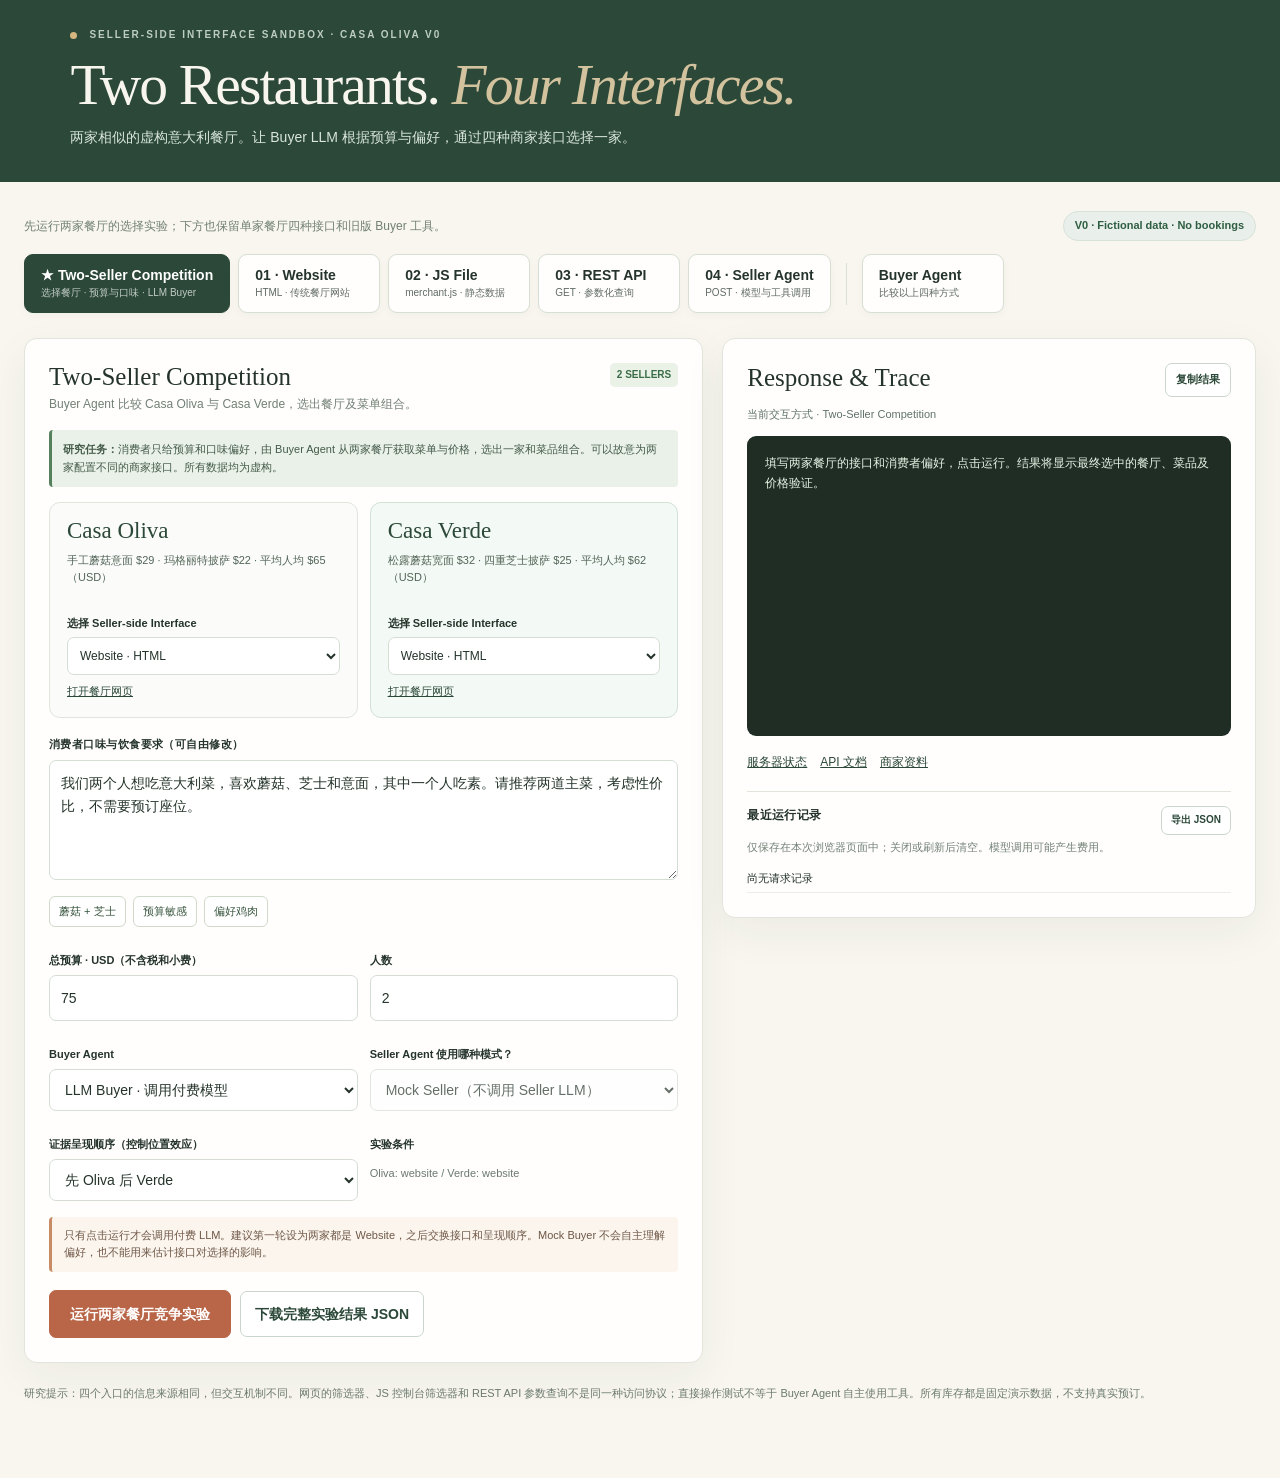
==== commit 688c3563: "Build two-seller competition: demo.html" ====
--- a/seller-interface-sandbox/backend/demo.html
+++ b/seller-interface-sandbox/backend/demo.html
@@ -67,18 +67,40 @@
     .status.warn {background:#fff0e7;color:#9b562b}
     @media(max-width:960px){.main-grid{grid-template-columns:1fr}.mode-btn{flex:1 1 160px}.mode-separator{display:none}.output{min-height:230px}}
     @media(max-width:540px){.container{padding:18px 12px 50px}.panel{padding:17px}.form-grid{grid-template-columns:1fr}.website-frame{height:400px}header{padding:24px 18px 30px}.mode-btn{min-width:calc(50% - 8px)}.mode-btn:last-child{min-width:100%}}
+
+    /* Two-seller comparison controls */
+    .competition-info{display:grid;grid-template-columns:1fr 1fr;gap:12px;margin:15px 0 18px}
+    .seller-card{padding:15px 17px;border:1px solid var(--line);border-radius:11px;background:#fbfcfa}
+    .seller-card.verde{background:#f3f9f4;border-color:#d3e2d4}
+    .seller-card strong{font:normal 23px/1.15 Georgia,serif;color:var(--green)}
+    .seller-card p{font-size:11px;color:#526457;margin:7px 0 12px;min-height:51px}
+    .seller-card .tiny-link{font-size:11px;margin-top:8px;display:inline-block}
+    .seller-card select{font-size:12px;background:#fff;padding:10px 8px}
+    .two-fields{display:grid;grid-template-columns:1fr 1fr;gap:12px;margin:16px 0}
+    .competition-label{font-size:11px;font-weight:800;margin:9px 0 5px;display:block}
+    .competition-note{background:#e9f1e8;border-left:3px solid #56805d;padding:11px;border-radius:4px;font-size:11px;color:#455b4a}
+    .sample-scenarios{display:flex;gap:7px;flex-wrap:wrap;margin:9px 0 15px}
+    .scenario{font-size:11px;padding:6px 9px;border:1px solid #d0d9ca;border-radius:6px;background:#fff;cursor:pointer;color:#38553e}
+    .decision-box{padding:15px;border:1px solid #ccddc9;border-radius:9px;background:#eff6eb;margin-bottom:17px}
+    .decision-box h3{margin:4px 0;font:normal 25px Georgia,serif}
+    .decision-box p{margin:7px 0 0;font-size:12px}
+    .decision-box .good{color:#265b35;font-size:11px;font-weight:800}
+    .decision-box .warning{color:#9c592e;font-size:11px;font-weight:800}
+    @media(max-width:620px){.competition-info,.two-fields{grid-template-columns:1fr}}
+
   </style>
 </head>
 <body>
 <header><div class="header-inner">
   <div class="eyebrow">Seller-side Interface Sandbox · Casa Oliva V0</div>
-  <h1>One Restaurant. <em>Four Interfaces.</em></h1>
-  <p>同一个虚构餐厅、同一套菜单和模拟库存，分别通过 Website、JS File、REST API 与 Seller Agent 提供信息。</p>
+  <h1>Two Restaurants. <em>Four Interfaces.</em></h1>
+  <p>两家相似的虚构意大利餐厅。让 Buyer LLM 根据预算与偏好，通过四种商家接口选择一家。</p>
 </div></header>
 <main class="container">
-  <div class="subtitle"><span>先分别体验四种商家端入口，再用 Buyer Agent 做统一任务比较。</span><span class="pill">V0 · Fictional data · No bookings</span></div>
+  <div class="subtitle"><span>先运行两家餐厅的选择实验；下方也保留单家餐厅四种接口和旧版 Buyer 工具。</span><span class="pill">V0 · Fictional data · No bookings</span></div>
   <nav class="modebar" role="tablist" aria-label="Seller-side interface">
-    <button type="button" class="mode-btn active" role="tab" aria-selected="true" data-mode="website"><strong>01 · Website</strong><small>HTML · 传统餐厅网站</small></button>
+    <button type="button" class="mode-btn active" role="tab" aria-selected="true" data-mode="competition"><strong>★  Two-Seller Competition</strong><small>选择餐厅 · 预算与口味 · LLM Buyer</small></button>
+    <button type="button" class="mode-btn" role="tab" aria-selected="false" data-mode="website"><strong>01 · Website</strong><small>HTML · 传统餐厅网站</small></button>
     <button type="button" class="mode-btn" role="tab" aria-selected="false" data-mode="js"><strong>02 · JS File</strong><small>merchant.js · 静态数据</small></button>
     <button type="button" class="mode-btn" role="tab" aria-selected="false" data-mode="api"><strong>03 · REST API</strong><small>GET · 参数化查询</small></button>
     <button type="button" class="mode-btn" role="tab" aria-selected="false" data-mode="agent"><strong>04 · Seller Agent</strong><small>POST · 模型与工具调用</small></button>
@@ -87,9 +109,50 @@
   </nav>
   <div class="main-grid">
     <section class="panel" aria-label="Interaction controls">
-      <div class="panel-head"><div><h2 id="panel-title">Website V0</h2><p id="panel-description" class="desc">直接打开原版网站，并操作网页自己的订位筛选器。</p></div><span id="panel-badge" class="status">HTML</span></div>
-
-      <div id="controls-website">
+      <div class="panel-head"><div><h2 id="panel-title">Two-Seller Competition</h2><p id="panel-description" class="desc">Buyer Agent 比较 Casa Oliva 和 Casa Verde，决定选哪家。</p></div><span id="panel-badge" class="status">2 SELLERS</span></div>
+
+      <div id="controls-competition">
+        <p class="competition-note"><strong>研究任务：</strong>消费者只给预算和口味偏好，由 Buyer Agent 从两家餐厅获取菜单与价格，选出一家和菜品组合。可以故意为两家配置不同的商家接口。所有数据均为虚构。</p>
+        <div class="competition-info">
+          <div class="seller-card">
+            <strong>Casa Oliva</strong>
+            <p>手工蘑菇意面 $29 · 玛格丽特披萨 $22 · 平均人均 $65（USD）</p>
+            <label class="competition-label" for="oliva-interface">选择 Seller-side Interface</label>
+            <select id="oliva-interface"><option value="website">Website · HTML</option><option value="js">JS File · 数据</option><option value="api">REST API · 查询</option><option value="seller_agent">Seller Agent · 对话</option></select>
+            <a class="tiny-link" href="/competition/website/oliva" target="_blank" rel="noopener noreferrer">打开餐厅网页</a>
+          </div>
+          <div class="seller-card verde">
+            <strong>Casa Verde</strong>
+            <p>松露蘑菇宽面 $32 · 四重芝士披萨 $25 · 平均人均 $62（USD）</p>
+            <label class="competition-label" for="verde-interface">选择 Seller-side Interface</label>
+            <select id="verde-interface"><option value="website">Website · HTML</option><option value="js">JS File · 数据</option><option value="api">REST API · 查询</option><option value="seller_agent">Seller Agent · 对话</option></select>
+            <a class="tiny-link" href="/competition/website/verde" target="_blank" rel="noopener noreferrer">打开餐厅网页</a>
+          </div>
+        </div>
+        <label for="competition-preferences" class="section-label">消费者口味与饮食要求（可自由修改）</label>
+        <textarea id="competition-preferences" style="min-height:120px">我们两个人想吃意大利菜，喜欢蘑菇、芝士和意面，其中一个人吃素。请推荐两道主菜，考虑性价比，不需要预订座位。</textarea>
+        <div class="sample-scenarios" aria-label="偏好示例">
+          <button type="button" class="scenario" data-scenario="mushroom">蘑菇 + 芝士</button>
+          <button type="button" class="scenario" data-scenario="budget">预算敏感</button>
+          <button type="button" class="scenario" data-scenario="chicken">偏好鸡肉</button>
+        </div>
+        <div class="two-fields">
+          <div><label class="competition-label" for="competition-budget">总预算 · USD（不含税和小费）</label><input id="competition-budget" type="number" value="75" min="1" max="10000" step="1"></div>
+          <div><label class="competition-label" for="competition-party">人数</label><input id="competition-party" type="number" value="2" min="1" max="8" step="1"></div>
+        </div>
+        <div class="two-fields">
+          <div><label class="competition-label" for="competition-buyer-mode">Buyer Agent</label><select id="competition-buyer-mode"><option value="llm">LLM Buyer · 调用付费模型</option><option value="mock">Rule-based Mock · 仅管道测试</option></select></div>
+          <div><label class="competition-label" for="competition-seller-mode">Seller Agent 使用哪种模式？</label><select id="competition-seller-mode"><option value="mock">Mock Seller（不调用 Seller LLM）</option><option value="llm">LLM Seller（额外收费）</option></select></div>
+        </div>
+        <div class="two-fields">
+          <div><label class="competition-label" for="competition-order">证据呈现顺序（控制位置效应）</label><select id="competition-order"><option value="oliva_first">先 Oliva 后 Verde</option><option value="verde_first">先 Verde 后 Oliva</option></select></div>
+          <div><label class="competition-label">实验条件</label><div class="hint" id="competition-condition">Oliva: Website · Verde: Website</div></div>
+        </div>
+        <div class="note">只有点击运行才会调用付费 LLM。建议第一轮设为两家都是 Website，之后交换接口和呈现顺序。Mock Buyer 不会自主理解偏好，也不能用来估计接口对选择的影响。</div>
+        <div class="actions"><button type="button" class="primary" id="competition-run">运行两家餐厅竞争实验</button><button type="button" class="secondary" id="competition-export">下载完整实验结果 JSON</button></div>
+      </div>
+
+      <div id="controls-website" hidden>
         <div class="path">GET /seller/website</div>
         <p class="hint">下面嵌入的就是 Casa Oliva 原始 HTML。这里的互动来自网页本身，不通过 REST API 或 Seller Agent。</p>
         <iframe id="website-frame" class="website-frame" src="/seller/website" title="Casa Oliva Website V0" loading="eager"></iframe>
@@ -158,6 +221,7 @@
     <aside class="panel" aria-label="Response and trace">
       <div class="trace-header"><h2>Response & Trace</h2><button type="button" id="copy-output" class="secondary" style="min-height:34px;padding:7px 10px;font-size:11px">复制结果</button></div>
       <div class="meta" id="meta">准备就绪 · 选择一种交互方式开始</div>
+      <div id="decision-summary" class="decision-box" hidden></div>
       <pre class="output" id="output" aria-live="polite">Website 页面已经嵌入在左侧。你可以直接操作原网站，也可以点击「读取 HTML 源码」检查它返回的网页文件。</pre>
       <div class="subnav"><a href="/health" target="_blank" rel="noopener noreferrer">服务器状态</a><a href="/docs" target="_blank" rel="noopener noreferrer">API 文档</a><a href="/api/restaurant" target="_blank" rel="noopener noreferrer">商家资料</a></div>
       <div class="ledger"><div class="trace-header"><h3>最近运行记录</h3><button type="button" class="secondary" id="download-log" style="min-height:29px;padding:4px 9px;font-size:10px">导出 JSON</button></div><p>仅保存在本次浏览器页面中；关闭或刷新后清空。模型调用可能产生费用。</p><ol class="ledger-list" id="ledger-list"><li>尚无请求记录</li></ol></div>
@@ -170,6 +234,7 @@
   'use strict';
   const byId = (id) => document.getElementById(id);
   const labels = {
+    competition:['Two-Seller Competition','Buyer Agent 比较 Casa Oliva 与 Casa Verde，选出餐厅及菜单组合。','2 SELLERS'],
     website:['Website V0','直接打开原版网站，并操作网页自己的订位筛选器。','HTML'],
     js:['JS File','读取商家发布的 JavaScript 数据模块并解析。','ES MODULE'],
     api:['REST API','通过 HTTP GET 参数化查询商家信息。','HTTP GET'],
@@ -177,7 +242,8 @@
     buyer:['Buyer Agent','将相同消费者任务发送到指定商家接口。','COMPARISON']
   };
   const history = [];
-  let active = 'website';
+  let active = 'competition';
+  let competitionResult=null;
   let lastOutput = '';
 
   function showOutput(data, meta, isError=false) {
@@ -202,11 +268,12 @@
       const on=b.dataset.mode===mode;b.classList.toggle('active',on);b.setAttribute('aria-selected',String(on));
     });
     Object.keys(labels).forEach(k=>{byId(k==='buyer'?'buyer-controls':'controls-'+k).hidden=k!==mode;});
+    byId('decision-summary').hidden=true;
     byId('panel-title').textContent=labels[mode][0];
     byId('panel-description').textContent=labels[mode][1];
     byId('panel-badge').textContent=labels[mode][2];
     byId('seller-mode-wrapper').hidden=byId('buyer-interface').value!=='seller_agent';
-    const intro={website:'Website 已嵌入左侧。可直接浏览、筛选，或点击「读取 HTML 源码」。',js:'点击「读取 JS File」以实际请求 merchant.js。',api:'选择 API 和参数，点击「调用 REST API」。',agent:'选择规则模式或 LLM 模式，发送订餐需求。',buyer:'选择四种 Seller-side Interface 之一和 Buyer 模式，执行消费者任务。'};
+    const intro={competition:'填写两家餐厅的接口和消费者偏好，点击运行。结果将显示最终选中的餐厅、菜品及价格验证。',website:'Website 已嵌入左侧。可直接浏览、筛选，或点击「读取 HTML 源码」。',js:'点击「读取 JS File」以实际请求 merchant.js。',api:'选择 API 和参数，点击「调用 REST API」。',agent:'选择规则模式或 LLM 模式，发送订餐需求。',buyer:'选择四种 Seller-side Interface 之一和 Buyer 模式，执行消费者任务。'};
     showOutput(intro[mode],'当前交互方式 · '+labels[mode][0]);
   }
   async function fetchData(url,init={},displayMode=active){
@@ -292,6 +359,49 @@
       body:JSON.stringify({task:byId('buyer-task').value,interface:byId('buyer-interface').value,buyer_mode:byId('buyer-mode').value,seller_mode:byId('buyer-seller-mode').value})
     },'Buyer Agent');
   }
+  function updateCondition(){
+    const oi=byId('oliva-interface').value,vi=byId('verde-interface').value;
+    byId('competition-condition').textContent='Oliva: '+oi+'  /  Verde: '+vi;
+    byId('competition-seller-mode').disabled=oi!=='seller_agent'&&vi!=='seller_agent';
+  }
+  async function runCompetition(){
+    byId('decision-summary').hidden=true;competitionResult=null;
+    const budget=Number(byId('competition-budget').value),n=Number(byId('competition-party').value);
+    if(!budget||budget<=0||n<1||n>8){showOutput('请填写有效总预算和人数。','输入验证',true);return;}
+    const body={preference:byId('competition-preferences').value,budget_usd:budget,party_size:n,
+      oliva_interface:byId('oliva-interface').value,verde_interface:byId('verde-interface').value,
+      buyer_mode:byId('competition-buyer-mode').value,seller_mode:byId('competition-seller-mode').value,
+      presentation_order:byId('competition-order').value};
+    const result=await fetchData('/competition/run',{method:'POST',headers:{'Content-Type':'application/json'},body:JSON.stringify(body)},'Competition');
+    if(!result||!result.response.ok)return;
+    competitionResult=result.data;
+    const decision=result.data.decision||{},verified=result.data.pricing_check||{},sel=decision.selected_seller;
+    const box=byId('decision-summary');box.replaceChildren();box.hidden=false;
+    const header=document.createElement('div');header.className=sel?'good':'warning';
+    header.textContent=sel?'Buyer Agent 已选择餐厅':'本次没有作出有效选择';box.append(header);
+    const title=document.createElement('h3');title.textContent=sel==='oliva'?'Casa Oliva':sel==='verde'?'Casa Verde':'未选出餐厅';box.append(title);
+    const dishes=document.createElement('p');dishes.textContent='推荐菜品：'+(decision.chosen_dish_names||[]).join(' + ');box.append(dishes);
+    const cost=document.createElement('p');cost.textContent='计算价格：'+(verified.verified?'USD '+verified.sum_usd:'无法验证')+' · 预算内：'+(verified.within_budget?'是':'否或未知');box.append(cost);
+    const reason=document.createElement('p');reason.textContent=decision.reason_zh||'';box.append(reason);
+    const compare=document.createElement('p');compare.textContent=decision.comparison_zh||'';box.append(compare);
+    const meta=document.createElement('p');meta.className='hint';
+    meta.textContent='HTTP 请求 '+result.data.request_count+' 次 · 总耗时 '+result.data.elapsed_ms+' ms · Buyer tokens '+(result.data.usage?.buyer?.total_tokens??'Mock')+' · Seller tokens '+(result.data.usage?.seller_total_tokens??0);
+    box.append(meta);
+  }
+  for (const id of ['oliva-interface','verde-interface'])byId(id).addEventListener('change',updateCondition);
+  document.querySelectorAll('[data-scenario]').forEach(btn=>btn.addEventListener('click',()=>{
+    const samples={mushroom:['我们两个人爱吃蘑菇、芝士、意面；一个人吃素。需要两道主菜，优先好吃且物有所值。',75],
+      budget:['两人晚餐，总预算非常紧张；想吃意大利菜、至少一份意面，尽可能控制价格。推荐两道菜。',53],
+      chicken:['我们两个人，一人很喜欢烤鸡，另一人爱披萨，比较价格和餐厅菜单，推荐两道主菜。',80]};
+    const item=samples[btn.dataset.scenario];byId('competition-preferences').value=item[0];byId('competition-budget').value=item[1];
+  }));
+  byId('competition-run').addEventListener('click',runCompetition);
+  byId('competition-export').addEventListener('click',()=>{
+    if(!competitionResult){showOutput('请先运行一次竞争实验，再下载结果。','尚无实验结果',true);return;}
+    const blob=new Blob([JSON.stringify(competitionResult,null,2)],{type:'application/json'}),href=URL.createObjectURL(blob);
+    const a=document.createElement('a');a.href=href;a.download='casa_oliva_verde_competition_result.json';a.click();setTimeout(()=>URL.revokeObjectURL(href),1000);
+  });
+  updateCondition();
   document.querySelectorAll('[data-mode]').forEach(btn=>btn.addEventListener('click',()=>switchMode(btn.dataset.mode)));
   byId('website-inspect').addEventListener('click',inspectWebsite);
   byId('js-action').addEventListener('change',()=>byId('js-filter').hidden=byId('js-action').value!=='availability');
@@ -309,8 +419,8 @@
     const uri=URL.createObjectURL(blob);const a=document.createElement('a');a.href=uri;a.download='casa_oliva_console_trace.json';a.click();setTimeout(()=>URL.revokeObjectURL(uri),1000);
   });
   byId('website-frame').addEventListener('load',()=>{if(active==='website')byId('meta').textContent='Website iframe 已载入 · GET /seller/website';});
-  switchMode('website');
+  switchMode('competition');
 })();
 </script>
 </body>
-</html>+</html>
